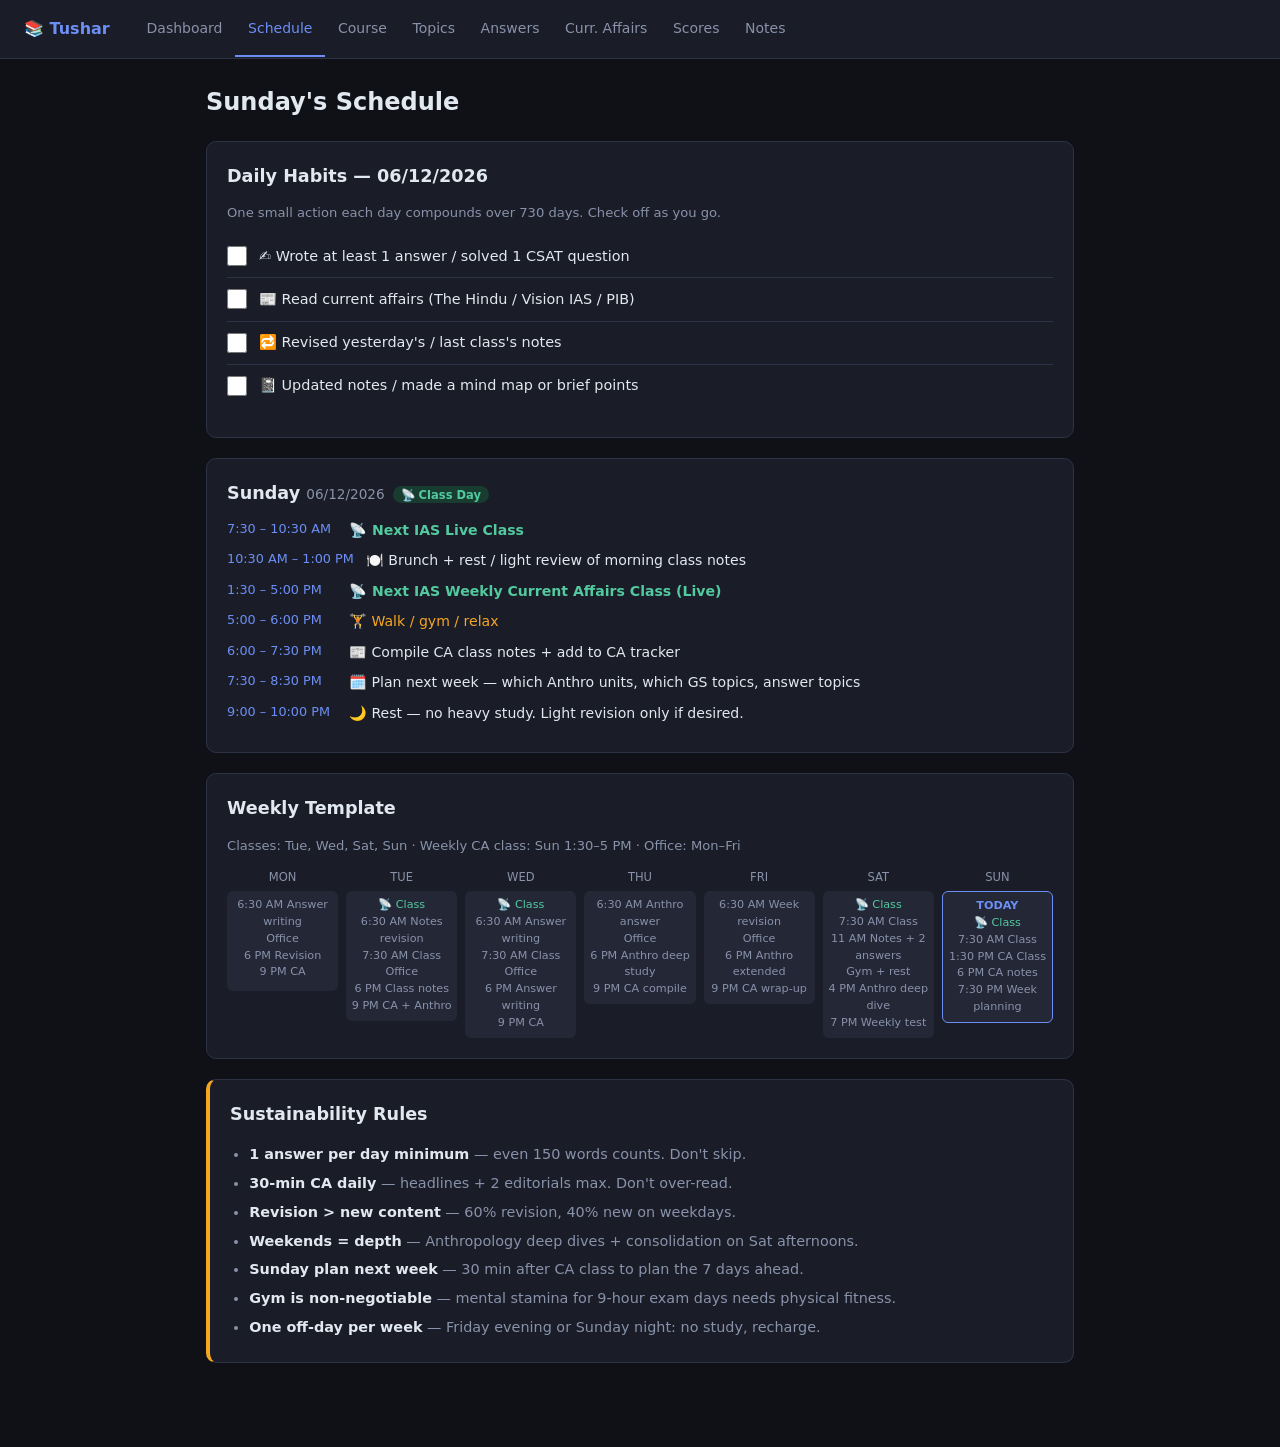
==== schedule.html @ 71a7b8cc "Initial commit: UPSC progress tracker with PWA support" ====
<!DOCTYPE html>
<html lang="en">
<head>
  <meta charset="UTF-8">
  <meta name="viewport" content="width=device-width, initial-scale=1.0">
  <meta name="apple-mobile-web-app-capable" content="yes">
  <meta name="apple-mobile-web-app-status-bar-style" content="black-translucent">
  <meta name="apple-mobile-web-app-title" content="UPSC">
  <meta name="theme-color" content="#0f1117">
  <link rel="manifest" href="manifest.json">
  <title>Schedule — Tushar Progress</title>
  <link rel="stylesheet" href="css/style.css">
  <style>
    .day-card { border-radius: var(--radius); padding: 1rem 1.25rem; margin-bottom: 0.75rem; border-left: 4px solid var(--border); background: var(--surface); }
    .day-card.today { border-left-color: var(--accent); background: #1a1f35; }
    .day-card.class-day { border-left-color: var(--accent2); }
    .day-name { font-weight: 700; font-size: 1rem; margin-bottom: 0.5rem; }
    .day-tag { font-size: 0.72rem; padding: 0.1rem 0.5rem; border-radius: 99px; margin-left: 0.5rem; }
    .tag-class { background: #183d30; color: var(--accent2); }
    .tag-office { background: #1d2550; color: #7b9ef5; }
    .tag-free { background: #3d2e10; color: var(--accent3); }
    .slot { display: flex; gap: 0.75rem; align-items: flex-start; margin-bottom: 0.5rem; font-size: 0.88rem; }
    .slot-time { color: var(--accent); font-variant-numeric: tabular-nums; white-space: nowrap; min-width: 110px; font-size: 0.8rem; }
    .slot-task { color: var(--text); }
    .slot-class { color: var(--accent2); font-weight: 600; }
    .slot-office { color: #7b9ef5; }
    .slot-gym { color: var(--accent3); }
    .habit-row { display: flex; align-items: center; gap: 0.75rem; padding: 0.6rem 0; border-bottom: 1px solid var(--border); font-size: 0.9rem; }
    .habit-row:last-child { border-bottom: none; }
    .habit-check { width: 20px; height: 20px; accent-color: var(--accent2); cursor: pointer; flex-shrink: 0; }
    .habit-row.done span { text-decoration: line-through; color: var(--text-muted); }
    .week-grid { display: grid; grid-template-columns: repeat(7, 1fr); gap: 0.5rem; margin-top: 0.75rem; }
    .week-col { text-align: center; }
    .week-day-name { font-size: 0.72rem; color: var(--text-muted); margin-bottom: 0.3rem; text-transform: uppercase; }
    .week-day-box { background: var(--surface2); border-radius: 6px; padding: 0.4rem 0.2rem; min-height: 100px; font-size: 0.7rem; color: var(--text-muted); line-height: 1.5; }
    .week-day-box.today-col { border: 1px solid var(--accent); }
    @media (max-width: 600px) {
      .week-grid { grid-template-columns: 1fr; gap: 0.4rem; }
      .week-col { display: flex; gap: 0.5rem; align-items: flex-start; }
      .week-day-name { min-width: 30px; padding-top: 0.4rem; }
      .week-day-box { flex: 1; min-height: unset; text-align: left; padding: 0.4rem 0.6rem; }
    }
  </style>
</head>
<body>
  <nav>
    <span class="nav-brand">📚 Tushar</span>
    <a href="index.html">Dashboard</a>
    <a href="schedule.html" class="active">Schedule</a>
    <a href="course.html">Course</a>
    <a href="topics.html">Topics</a>
    <a href="answers.html">Answers</a>
    <a href="current-affairs.html">Curr. Affairs</a>
    <a href="scores.html">Scores</a>
    <a href="notes.html">Notes</a>
  </nav>

  <main>
    <h1 id="pageTitle">Today's Schedule</h1>

    <!-- Today's Habits -->
    <div class="card">
      <h2>Daily Habits — <span id="todayHabitLabel"></span></h2>
      <p style="font-size:0.82rem;color:var(--text-muted);margin-bottom:0.75rem">
        One small action each day compounds over 730 days. Check off as you go.
      </p>
      <div id="habitsList">
        <div class="habit-row" id="hr_answer">
          <input type="checkbox" class="habit-check" id="h_answer" onchange="saveHabit('answer_written', this.checked)">
          <span>✍️ Wrote at least 1 answer / solved 1 CSAT question</span>
        </div>
        <div class="habit-row" id="hr_ca">
          <input type="checkbox" class="habit-check" id="h_ca" onchange="saveHabit('ca_read', this.checked)">
          <span>📰 Read current affairs (The Hindu / Vision IAS / PIB)</span>
        </div>
        <div class="habit-row" id="hr_revision">
          <input type="checkbox" class="habit-check" id="h_revision" onchange="saveHabit('class_revised', this.checked)">
          <span>🔁 Revised yesterday's / last class's notes</span>
        </div>
        <div class="habit-row" id="hr_notes">
          <input type="checkbox" class="habit-check" id="h_notes" onchange="saveHabit('notes_updated', this.checked)">
          <span>📓 Updated notes / made a mind map or brief points</span>
        </div>
      </div>
      <p id="habitMsg" style="margin-top:0.6rem;font-size:0.85rem;color:var(--accent2);"></p>
    </div>

    <!-- Today's Schedule Card -->
    <div class="card" id="todayCard"></div>

    <!-- Weekly Schedule -->
    <div class="card">
      <h2>Weekly Template</h2>
      <p style="font-size:0.82rem;color:var(--text-muted);margin-bottom:0.75rem">
        Classes: Tue, Wed, Sat, Sun · Weekly CA class: Sun 1:30–5 PM · Office: Mon–Fri
      </p>
      <div class="week-grid" id="weekGrid"></div>
    </div>

    <!-- Sustainable tips -->
    <div class="card" style="border-left:4px solid var(--accent3)">
      <h2>Sustainability Rules</h2>
      <ul style="padding-left:1.2rem;line-height:2;font-size:0.9rem;color:var(--text-muted)">
        <li><strong style="color:var(--text)">1 answer per day minimum</strong> — even 150 words counts. Don't skip.</li>
        <li><strong style="color:var(--text)">30-min CA daily</strong> — headlines + 2 editorials max. Don't over-read.</li>
        <li><strong style="color:var(--text)">Revision > new content</strong> — 60% revision, 40% new on weekdays.</li>
        <li><strong style="color:var(--text)">Weekends = depth</strong> — Anthropology deep dives + consolidation on Sat afternoons.</li>
        <li><strong style="color:var(--text)">Sunday plan next week</strong> — 30 min after CA class to plan the 7 days ahead.</li>
        <li><strong style="color:var(--text)">Gym is non-negotiable</strong> — mental stamina for 9-hour exam days needs physical fitness.</li>
        <li><strong style="color:var(--text)">One off-day per week</strong> — Friday evening or Sunday night: no study, recharge.</li>
      </ul>
    </div>
  </main>

  <script src="js/storage.js"></script>
  <script>
    const today = todayISO();
    const dayName = getDayName(today);

    document.getElementById('pageTitle').textContent = dayName + "'s Schedule";
    document.getElementById('todayHabitLabel').textContent = formatDate(today);

    // ── Habits ────────────────────────────────────────────────────────────────

    const habitMap = {
      answer_written: 'h_answer',
      ca_read: 'h_ca',
      class_revised: 'h_revision',
      notes_updated: 'h_notes',
    };

    function loadHabits() {
      const h = getHabitsForDate(today);
      Object.entries(habitMap).forEach(([key, elId]) => {
        const chk = document.getElementById(elId);
        if (chk) {
          chk.checked = !!h[key];
          const row = chk.closest('.habit-row');
          if (row) row.classList.toggle('done', !!h[key]);
        }
      });
      updateHabitMsg();
    }

    function saveHabit(key, val) {
      const h = getHabitsForDate(today);
      h[key] = val;
      saveHabitsForDate(today, h);
      const row = document.getElementById('h_' + key.split('_')[0])?.closest('.habit-row')
               || document.getElementById(habitMap[key])?.closest('.habit-row');
      if (row) row.classList.toggle('done', val);
      updateHabitMsg();
    }

    function updateHabitMsg() {
      const h = getHabitsForDate(today);
      const done = Object.values(habitMap).filter(id => {
        const key = Object.entries(habitMap).find(([k, v]) => v === id)?.[0];
        return key && h[key];
      }).length;
      const msgs = ['', 'Good start! 🌱', 'Halfway there! 💪', 'Almost complete! 🔥', 'Perfect day! 🏆'];
      document.getElementById('habitMsg').textContent = done > 0 ? msgs[done] : '';
    }

    loadHabits();

    // ── Daily schedule ────────────────────────────────────────────────────────

    const schedules = {
      Monday: {
        tags: ['office'],
        slots: [
          { time: '6:30 – 7:20 AM', task: '✍️ Answer writing — 1 UPSC Mains question (GS or Anthropology)', cls: '' },
          { time: '7:20 – 7:30 AM', task: 'Quick CA headlines scan', cls: '' },
          { time: '10:30 AM – 6 PM', task: '🏢 Office — Adobe', cls: 'slot-office' },
          { time: '6:00 – 7:30 PM', task: '📖 Self-study: Revise last class topic OR Anthropology Paper I/II', cls: '' },
          { time: '7:30 – 9:00 PM', task: '🏋️ Gym (if gym day) / rest + dinner', cls: 'slot-gym' },
          { time: '9:00 – 10:30 PM', task: '📰 Current Affairs — The Hindu editorial + PIB summary + make notes', cls: '' },
          { time: '10:30 – 11 PM', task: '📝 Log today on dashboard. Plan tomorrow morning\'s answer topic.', cls: '' },
        ]
      },
      Tuesday: {
        tags: ['class', 'office'],
        slots: [
          { time: '6:30 – 7:20 AM', task: '🔁 Quick revision — yesterday\'s class notes or pending flashcards', cls: '' },
          { time: '7:30 – 10:30 AM', task: '📡 Next IAS Live Class (Aptitude / current module)', cls: 'slot-class' },
          { time: '10:30 AM – 6 PM', task: '🏢 Office — Adobe', cls: 'slot-office' },
          { time: '6:00 – 7:00 PM', task: '📝 Revise today\'s class notes — within 6 hrs for best retention', cls: '' },
          { time: '7:00 – 8:30 PM', task: '🏋️ Gym (if gym day) / dinner', cls: 'slot-gym' },
          { time: '9:00 – 10:30 PM', task: '📰 Current Affairs + Anthropology reading (15 pages)', cls: '' },
        ]
      },
      Wednesday: {
        tags: ['class', 'office'],
        slots: [
          { time: '6:30 – 7:20 AM', task: '🔁 Revise Tuesday\'s class + answer writing — 1 question from class topic', cls: '' },
          { time: '7:30 – 10:30 AM', task: '📡 Next IAS Live Class', cls: 'slot-class' },
          { time: '10:30 AM – 6 PM', task: '🏢 Office — Adobe', cls: 'slot-office' },
          { time: '6:00 – 7:30 PM', task: '✍️ Answer writing — 1 question linking class topics (GS or Anthro)', cls: '' },
          { time: '7:30 – 9:00 PM', task: '🏋️ Gym (if gym day) / dinner', cls: 'slot-gym' },
          { time: '9:00 – 10:30 PM', task: '📰 CA + Anthropology reading (Paper II tribal sections)', cls: '' },
        ]
      },
      Thursday: {
        tags: ['office'],
        slots: [
          { time: '6:30 – 7:20 AM', task: '✍️ Answer writing — 1 Anthropology question (Paper I theory)', cls: '' },
          { time: '10:30 AM – 6 PM', task: '🏢 Office — Adobe', cls: 'slot-office' },
          { time: '6:00 – 7:30 PM', task: '📖 Deep study — Anthropology Paper I (theories / kinship / religion)', cls: '' },
          { time: '7:30 – 9:00 PM', task: '🏋️ Gym (if gym day) / dinner', cls: 'slot-gym' },
          { time: '9:00 – 10:30 PM', task: '📰 CA: compile weekly current affairs notes + Weekly CA prep for Sunday', cls: '' },
        ]
      },
      Friday: {
        tags: ['office'],
        slots: [
          { time: '6:30 – 7:20 AM', task: '🔁 Weekly revision consolidation — skim all notes from Mon–Thu', cls: '' },
          { time: '10:30 AM – 6 PM', task: '🏢 Office — Adobe', cls: 'slot-office' },
          { time: '6:00 – 8:00 PM', task: '📖 Anthropology extended session (Paper II — Indian context / tribal issues)', cls: '' },
          { time: '8:00 – 9:00 PM', task: '🏋️ Gym / dinner / personal time 🌙 (light evening — recharge)', cls: 'slot-gym' },
          { time: '9:00 – 10:00 PM', task: '📰 CA wrap-up for the week + prepare Sunday CA class material', cls: '' },
        ]
      },
      Saturday: {
        tags: ['class'],
        slots: [
          { time: '6:30 – 7:15 AM', task: '🔁 Light warm-up — revise last 2 classes, skim notes', cls: '' },
          { time: '7:30 – 10:30 AM', task: '📡 Next IAS Live Class', cls: 'slot-class' },
          { time: '10:30 AM – 1:30 PM', task: '📝 Consolidate today\'s class notes + write 2 answers (class topics)', cls: '' },
          { time: '1:30 – 4:00 PM', task: '🏋️ Gym + lunch + rest (mandatory recovery)', cls: 'slot-gym' },
          { time: '4:00 – 6:00 PM', task: '📖 Anthropology deep dive — pick 1 unit, read thoroughly', cls: '' },
          { time: '7:00 – 9:00 PM', task: '📝 Weekly self-test — attempt 10 MCQs on week\'s topics (Prelims practice)', cls: '' },
          { time: '9:00 – 10:00 PM', task: '🗓️ Plan Sunday + upcoming week structure', cls: '' },
        ]
      },
      Sunday: {
        tags: ['class'],
        slots: [
          { time: '7:30 – 10:30 AM', task: '📡 Next IAS Live Class', cls: 'slot-class' },
          { time: '10:30 AM – 1:00 PM', task: '🍽️ Brunch + rest / light review of morning class notes', cls: '' },
          { time: '1:30 – 5:00 PM', task: '📡 Next IAS Weekly Current Affairs Class (Live)', cls: 'slot-class' },
          { time: '5:00 – 6:00 PM', task: '🏋️ Walk / gym / relax', cls: 'slot-gym' },
          { time: '6:00 – 7:30 PM', task: '📰 Compile CA class notes + add to CA tracker', cls: '' },
          { time: '7:30 – 8:30 PM', task: '🗓️ Plan next week — which Anthro units, which GS topics, answer topics', cls: '' },
          { time: '9:00 – 10:00 PM', task: '🌙 Rest — no heavy study. Light revision only if desired.', cls: '' },
        ]
      },
    };

    function renderTodayCard() {
      const s = schedules[dayName];
      if (!s) return;
      const tagHTML = s.tags.map(t => {
        const labels = { class: '📡 Class Day', office: '🏢 Office Day', free: '🏖️ Free Day' };
        const cls2 = { class: 'tag-class', office: 'tag-office', free: 'tag-free' };
        return `<span class="day-tag ${cls2[t]}">${labels[t]}</span>`;
      }).join('');

      const slotsHTML = s.slots.map(sl =>
        `<div class="slot">
          <span class="slot-time">${sl.time}</span>
          <span class="slot-task ${sl.cls}">${sl.task}</span>
        </div>`
      ).join('');

      document.getElementById('todayCard').innerHTML = `
        <h2>${dayName} <span style="font-size:0.85rem;font-weight:400;color:var(--text-muted)">${formatDate(today)}</span>${tagHTML}</h2>
        ${slotsHTML}`;
    }

    // ── Weekly grid ───────────────────────────────────────────────────────────

    const weekSummaries = {
      Monday:    ['6:30 AM Answer writing', 'Office', '6 PM Revision', '9 PM CA'],
      Tuesday:   ['6:30 AM Notes revision', '7:30 AM Class', 'Office', '6 PM Class notes', '9 PM CA + Anthro'],
      Wednesday: ['6:30 AM Answer writing', '7:30 AM Class', 'Office', '6 PM Answer writing', '9 PM CA'],
      Thursday:  ['6:30 AM Anthro answer', 'Office', '6 PM Anthro deep study', '9 PM CA compile'],
      Friday:    ['6:30 AM Week revision', 'Office', '6 PM Anthro extended', '9 PM CA wrap-up'],
      Saturday:  ['7:30 AM Class', '11 AM Notes + 2 answers', 'Gym + rest', '4 PM Anthro deep dive', '7 PM Weekly test'],
      Sunday:    ['7:30 AM Class', '1:30 PM CA Class', '6 PM CA notes', '7:30 PM Week planning'],
    };

    const dayOrder = ['Monday', 'Tuesday', 'Wednesday', 'Thursday', 'Friday', 'Saturday', 'Sunday'];
    const dayAbbr = ['Mon', 'Tue', 'Wed', 'Thu', 'Fri', 'Sat', 'Sun'];

    function renderWeekGrid() {
      const grid = document.getElementById('weekGrid');
      grid.innerHTML = dayOrder.map((day, i) => {
        const isToday = day === dayName;
        const tags = schedules[day]?.tags || [];
        const classDay = tags.includes('class');
        return `<div class="week-col">
          <div class="week-day-name">${dayAbbr[i]}</div>
          <div class="week-day-box ${isToday ? 'today-col' : ''}">
            ${isToday ? '<strong style="color:var(--accent)">TODAY</strong><br>' : ''}
            ${classDay ? '<span style="color:var(--accent2)">📡 Class</span><br>' : ''}
            ${weekSummaries[day].map(s => `<span>${s}</span>`).join('<br>')}
          </div>
        </div>`;
      }).join('');
    }

    renderTodayCard();
    renderWeekGrid();
  </script>
  <script>if('serviceWorker'in navigator)navigator.serviceWorker.register('./sw.js');</script>
</body>
</html>
---- css/style.css ----
:root {
  --bg: #0f1117;
  --surface: #1a1d27;
  --surface2: #242736;
  --border: #2e3247;
  --accent: #6c8ef5;
  --accent2: #52c99e;
  --accent3: #f5a623;
  --danger: #e05c5c;
  --text: #e2e8f0;
  --text-muted: #8892aa;
  --radius: 10px;
  --font: 'Inter', system-ui, sans-serif;
}

* { box-sizing: border-box; margin: 0; padding: 0; }

body {
  background: var(--bg);
  color: var(--text);
  font-family: var(--font);
  font-size: 15px;
  line-height: 1.6;
  min-height: 100vh;
}

/* ── Nav ── */
nav {
  background: var(--surface);
  border-bottom: 1px solid var(--border);
  padding: 0 1.5rem;
  position: sticky;
  top: 0;
  z-index: 100;
  display: flex;
  align-items: center;
  gap: 0;
  overflow-x: auto;
  scrollbar-width: none;
}
nav::-webkit-scrollbar { display: none; }

.nav-brand {
  font-weight: 700;
  font-size: 1rem;
  color: var(--accent);
  white-space: nowrap;
  margin-right: 1.5rem;
  padding: 1rem 0;
  flex-shrink: 0;
}

nav a {
  color: var(--text-muted);
  text-decoration: none;
  padding: 1rem 0.8rem;
  font-size: 0.875rem;
  white-space: nowrap;
  border-bottom: 2px solid transparent;
  transition: color 0.15s, border-color 0.15s;
  flex-shrink: 0;
}
nav a:hover { color: var(--text); }
nav a.active { color: var(--accent); border-bottom-color: var(--accent); }

/* ── Layout ── */
main {
  max-width: 900px;
  margin: 0 auto;
  padding: 1.5rem 1rem 4rem;
}

h1 { font-size: 1.5rem; font-weight: 700; margin-bottom: 1.25rem; }
h2 { font-size: 1.1rem; font-weight: 600; margin-bottom: 0.75rem; color: var(--text); }
h3 { font-size: 0.95rem; font-weight: 600; margin-bottom: 0.5rem; color: var(--text-muted); text-transform: uppercase; letter-spacing: 0.05em; }

/* ── Cards ── */
.card {
  background: var(--surface);
  border: 1px solid var(--border);
  border-radius: var(--radius);
  padding: 1.25rem;
  margin-bottom: 1.25rem;
}

.card-grid {
  display: grid;
  grid-template-columns: repeat(auto-fit, minmax(160px, 1fr));
  gap: 1rem;
  margin-bottom: 1.25rem;
}

.stat-card {
  background: var(--surface);
  border: 1px solid var(--border);
  border-radius: var(--radius);
  padding: 1rem 1.25rem;
  text-align: center;
}
.stat-card .value {
  font-size: 2rem;
  font-weight: 700;
  color: var(--accent);
  line-height: 1.2;
}
.stat-card .label {
  font-size: 0.8rem;
  color: var(--text-muted);
  margin-top: 0.25rem;
}

/* ── Forms ── */
.form-row {
  display: grid;
  grid-template-columns: repeat(auto-fit, minmax(140px, 1fr));
  gap: 0.75rem;
  margin-bottom: 0.75rem;
}

label {
  display: block;
  font-size: 0.8rem;
  color: var(--text-muted);
  margin-bottom: 0.3rem;
}

input, select, textarea {
  width: 100%;
  background: var(--bg);
  border: 1px solid var(--border);
  border-radius: 6px;
  color: var(--text);
  font-family: var(--font);
  font-size: 0.9rem;
  padding: 0.5rem 0.75rem;
  transition: border-color 0.15s;
}
input:focus, select:focus, textarea:focus {
  outline: none;
  border-color: var(--accent);
}
textarea { resize: vertical; min-height: 70px; }

.btn {
  background: var(--accent);
  color: #fff;
  border: none;
  border-radius: 6px;
  padding: 0.5rem 1.25rem;
  font-size: 0.875rem;
  font-weight: 600;
  cursor: pointer;
  transition: opacity 0.15s;
}
.btn:hover { opacity: 0.85; }
.btn-sm { padding: 0.3rem 0.75rem; font-size: 0.8rem; }
.btn-danger { background: var(--danger); }
.btn-success { background: var(--accent2); color: #111; }
.btn-outline {
  background: transparent;
  color: var(--accent);
  border: 1px solid var(--accent);
}
.btn-outline:hover { background: var(--accent); color: #fff; }

/* ── Tables ── */
.table-wrap { overflow-x: auto; }
table { width: 100%; border-collapse: collapse; font-size: 0.875rem; }
th {
  text-align: left;
  padding: 0.6rem 0.75rem;
  color: var(--text-muted);
  font-size: 0.78rem;
  text-transform: uppercase;
  letter-spacing: 0.05em;
  border-bottom: 1px solid var(--border);
}
td { padding: 0.65rem 0.75rem; border-bottom: 1px solid var(--border); vertical-align: top; }
tr:last-child td { border-bottom: none; }
tr:hover td { background: var(--surface2); }

/* ── Badges ── */
.badge {
  display: inline-block;
  padding: 0.15rem 0.6rem;
  border-radius: 999px;
  font-size: 0.72rem;
  font-weight: 600;
}
.badge-blue { background: #1d3461; color: var(--accent); }
.badge-green { background: #183d30; color: var(--accent2); }
.badge-orange { background: #3d2e10; color: var(--accent3); }
.badge-red { background: #3d1818; color: var(--danger); }

/* ── Checklist ── */
.checklist { list-style: none; }
.checklist li {
  display: flex;
  align-items: flex-start;
  gap: 0.6rem;
  padding: 0.4rem 0;
  border-bottom: 1px solid var(--border);
  font-size: 0.9rem;
}
.checklist li:last-child { border-bottom: none; }
.checklist input[type="checkbox"] {
  width: 16px;
  height: 16px;
  flex-shrink: 0;
  margin-top: 3px;
  accent-color: var(--accent);
  cursor: pointer;
}
.checklist li.done span { text-decoration: line-through; color: var(--text-muted); }

.unit-header {
  font-weight: 600;
  font-size: 0.95rem;
  color: var(--accent);
  padding: 0.75rem 0 0.35rem;
  cursor: pointer;
  display: flex;
  align-items: center;
  justify-content: space-between;
}
.unit-header:hover { color: var(--text); }
.unit-body { padding-left: 0.5rem; }
.unit-body.collapsed { display: none; }

/* ── Progress bar ── */
.progress-wrap { margin: 0.4rem 0 0.8rem; }
.progress-bar {
  height: 6px;
  background: var(--border);
  border-radius: 99px;
  overflow: hidden;
}
.progress-bar-fill {
  height: 100%;
  background: var(--accent);
  border-radius: 99px;
  transition: width 0.3s;
}
.progress-label {
  font-size: 0.78rem;
  color: var(--text-muted);
  margin-top: 0.3rem;
}

/* ── Streak calendar ── */
.streak-grid {
  display: flex;
  flex-wrap: wrap;
  gap: 3px;
  margin-top: 0.5rem;
}
.streak-day {
  width: 14px;
  height: 14px;
  border-radius: 3px;
  background: var(--border);
}
.streak-day.has-log { background: var(--accent); }
.streak-day.today { outline: 2px solid var(--accent3); }

/* ── Chart container ── */
.chart-box {
  position: relative;
  height: 200px;
  margin-top: 0.5rem;
}

/* ── Filter bar ── */
.filter-bar {
  display: flex;
  gap: 0.5rem;
  flex-wrap: wrap;
  margin-bottom: 1rem;
  align-items: center;
}
.filter-bar select, .filter-bar input {
  flex: 1;
  min-width: 120px;
  max-width: 200px;
}

/* ── Score badge ── */
.score-pill {
  display: inline-flex;
  align-items: center;
  justify-content: center;
  width: 36px;
  height: 36px;
  border-radius: 50%;
  font-weight: 700;
  font-size: 0.875rem;
  background: var(--surface2);
  color: var(--text);
}
.score-pill.high { background: #183d30; color: var(--accent2); }
.score-pill.mid { background: #3d2e10; color: var(--accent3); }
.score-pill.low { background: #3d1818; color: var(--danger); }

/* ── Empty state ── */
.empty {
  text-align: center;
  padding: 3rem 1rem;
  color: var(--text-muted);
  font-size: 0.9rem;
}
.empty .icon { font-size: 2rem; margin-bottom: 0.5rem; }

/* ── Responsive ── */
@media (max-width: 600px) {
  main { padding: 1rem 0.75rem 4rem; }
  h1 { font-size: 1.25rem; }
  .card { padding: 1rem; }
  .form-row { grid-template-columns: 1fr; }
  .stat-card .value { font-size: 1.6rem; }
}
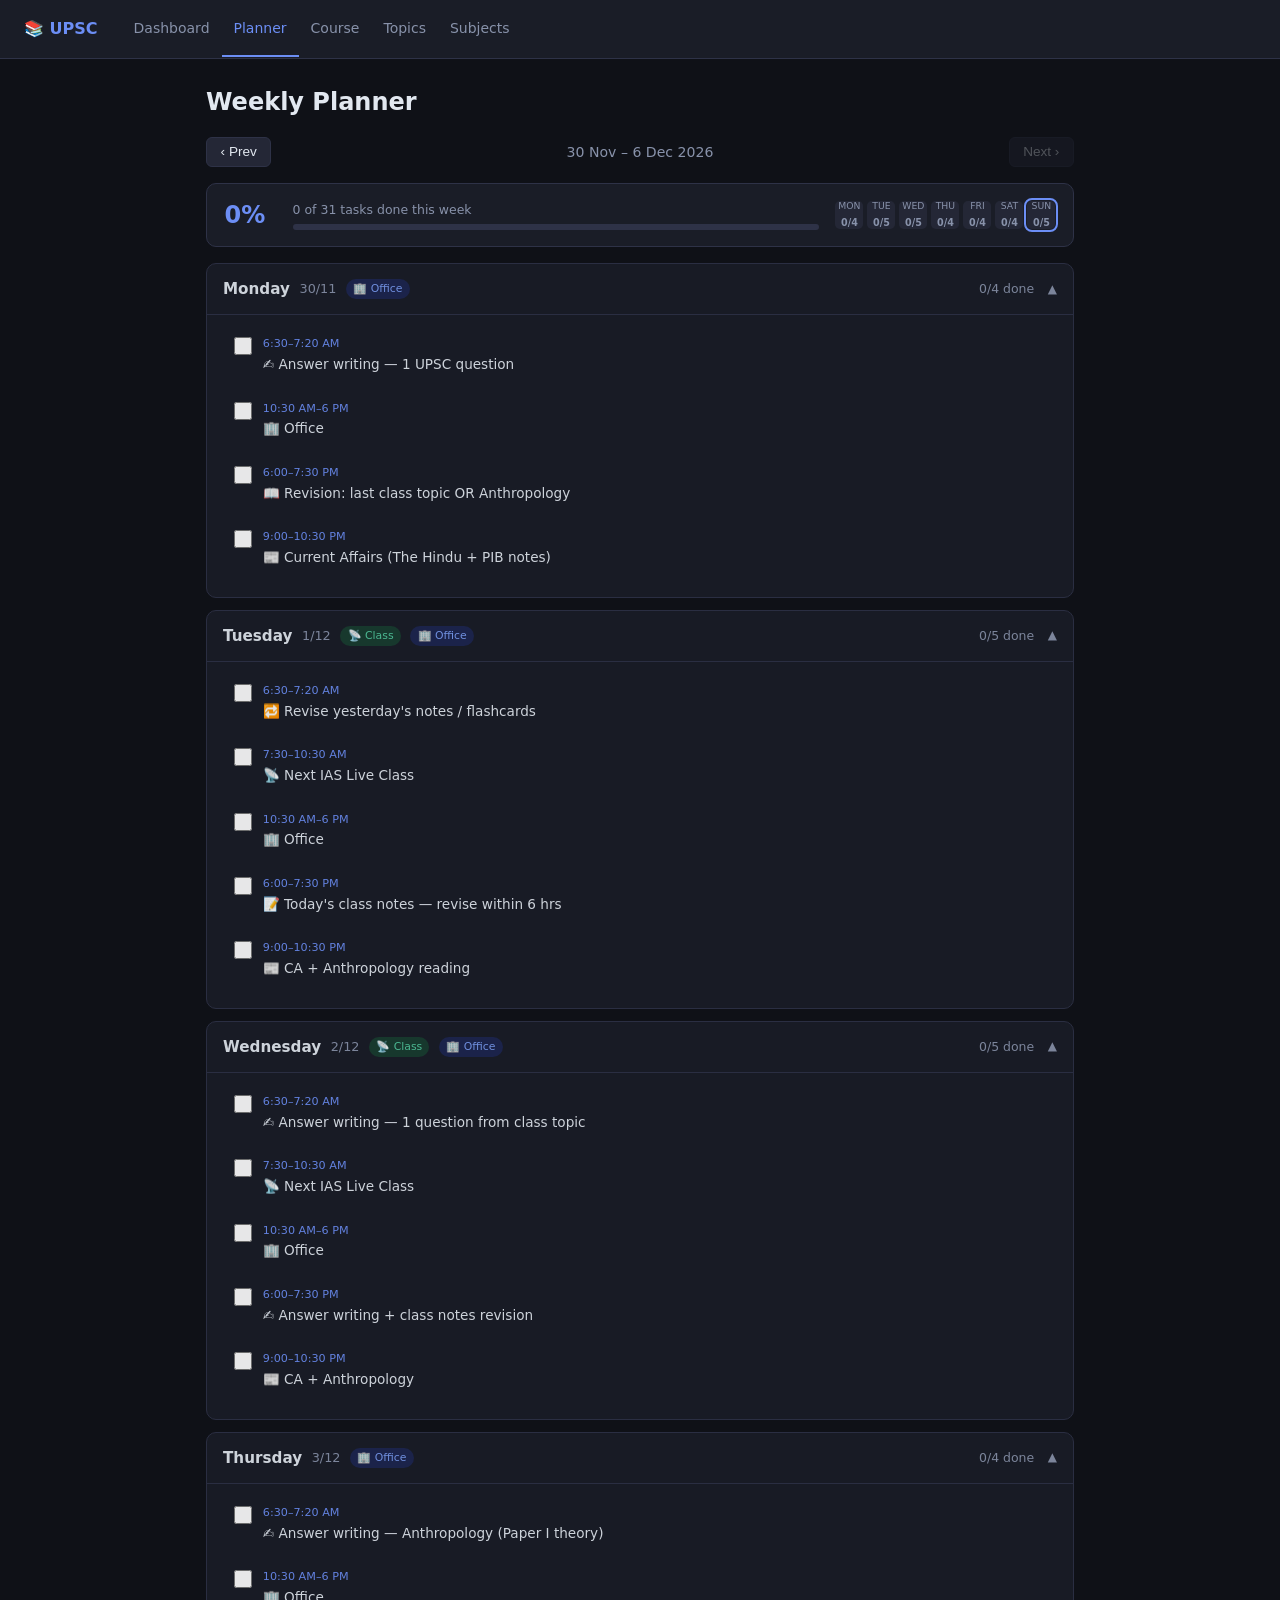
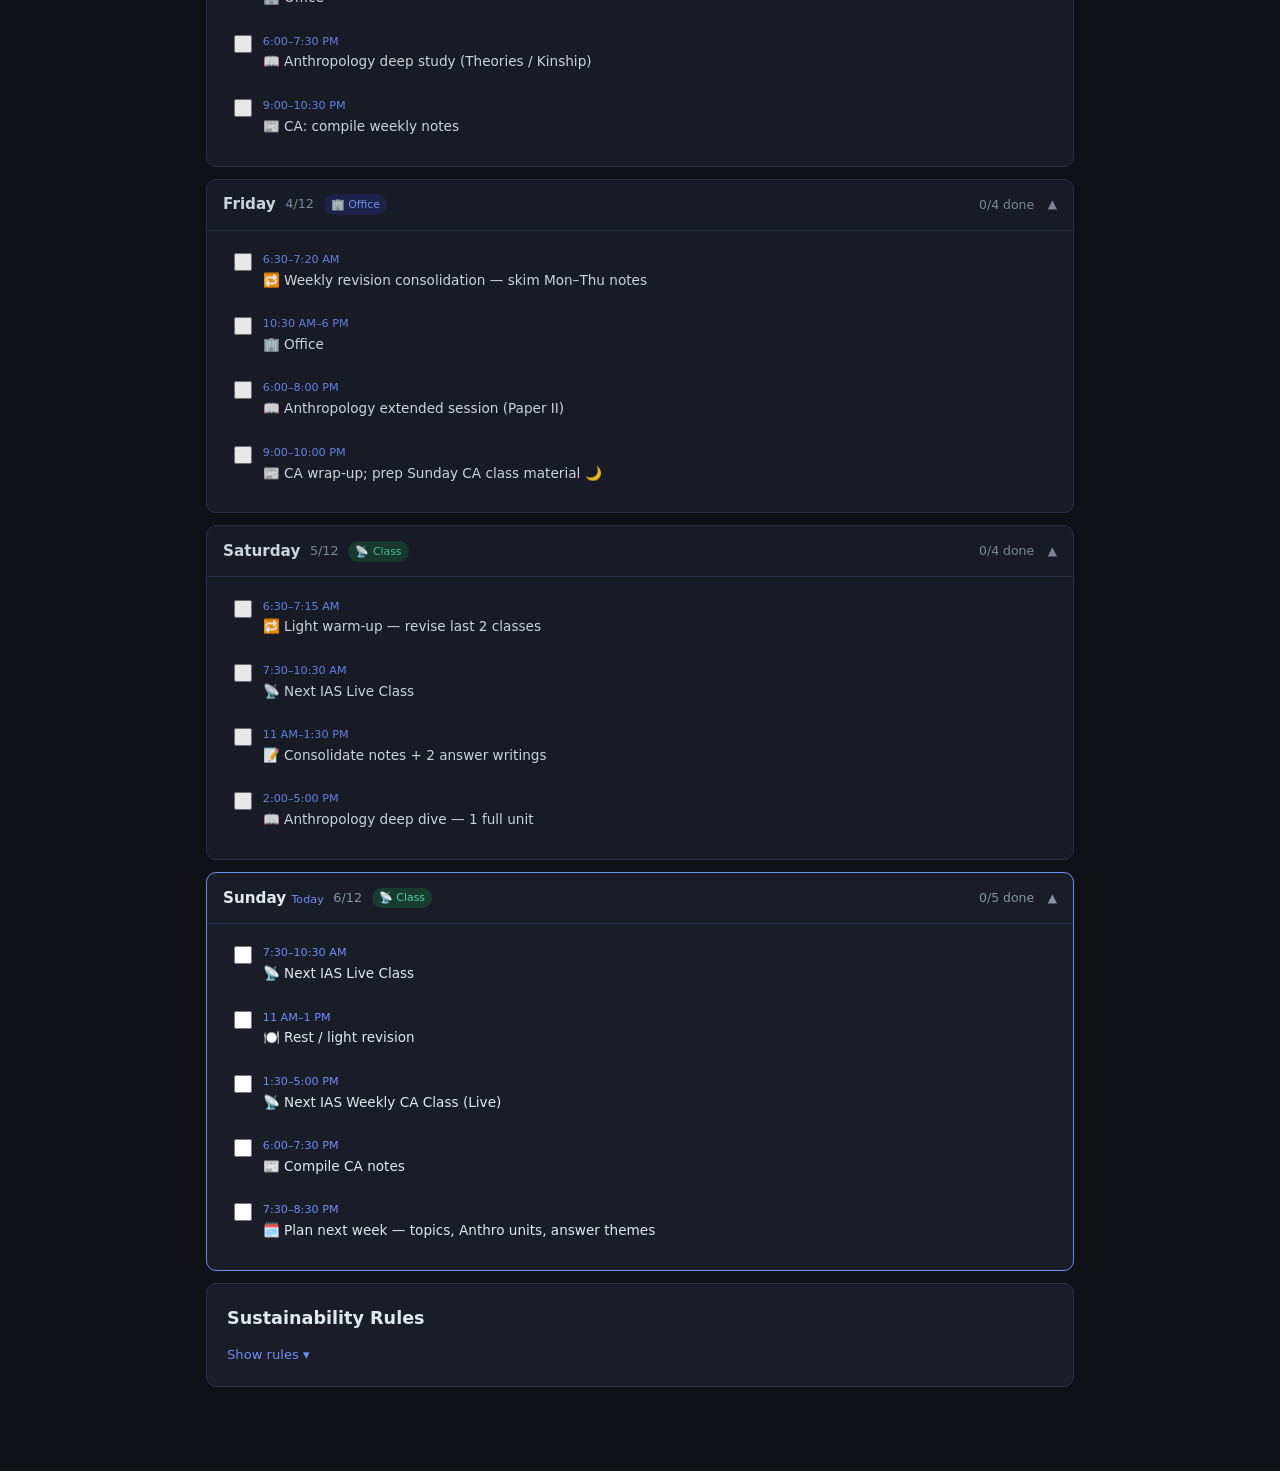
==== commit 3ae33f6e: "Overhaul dashboard, add Weekly Planner page, fix nav for mobile - Remove "Tushar" branding; app is n" ====
--- a/schedule.html
+++ b/schedule.html
@@ -8,105 +8,140 @@
   <meta name="apple-mobile-web-app-title" content="UPSC">
   <meta name="theme-color" content="#0f1117">
   <link rel="manifest" href="manifest.json">
-  <title>Schedule — Tushar Progress</title>
+  <title>Planner — UPSC Tracker</title>
   <link rel="stylesheet" href="css/style.css">
   <style>
-    .day-card { border-radius: var(--radius); padding: 1rem 1.25rem; margin-bottom: 0.75rem; border-left: 4px solid var(--border); background: var(--surface); }
-    .day-card.today { border-left-color: var(--accent); background: #1a1f35; }
-    .day-card.class-day { border-left-color: var(--accent2); }
-    .day-name { font-weight: 700; font-size: 1rem; margin-bottom: 0.5rem; }
-    .day-tag { font-size: 0.72rem; padding: 0.1rem 0.5rem; border-radius: 99px; margin-left: 0.5rem; }
-    .tag-class { background: #183d30; color: var(--accent2); }
-    .tag-office { background: #1d2550; color: #7b9ef5; }
-    .tag-free { background: #3d2e10; color: var(--accent3); }
-    .slot { display: flex; gap: 0.75rem; align-items: flex-start; margin-bottom: 0.5rem; font-size: 0.88rem; }
-    .slot-time { color: var(--accent); font-variant-numeric: tabular-nums; white-space: nowrap; min-width: 110px; font-size: 0.8rem; }
-    .slot-task { color: var(--text); }
-    .slot-class { color: var(--accent2); font-weight: 600; }
-    .slot-office { color: #7b9ef5; }
-    .slot-gym { color: var(--accent3); }
-    .habit-row { display: flex; align-items: center; gap: 0.75rem; padding: 0.6rem 0; border-bottom: 1px solid var(--border); font-size: 0.9rem; }
-    .habit-row:last-child { border-bottom: none; }
-    .habit-check { width: 20px; height: 20px; accent-color: var(--accent2); cursor: pointer; flex-shrink: 0; }
-    .habit-row.done span { text-decoration: line-through; color: var(--text-muted); }
-    .week-grid { display: grid; grid-template-columns: repeat(7, 1fr); gap: 0.5rem; margin-top: 0.75rem; }
-    .week-col { text-align: center; }
-    .week-day-name { font-size: 0.72rem; color: var(--text-muted); margin-bottom: 0.3rem; text-transform: uppercase; }
-    .week-day-box { background: var(--surface2); border-radius: 6px; padding: 0.4rem 0.2rem; min-height: 100px; font-size: 0.7rem; color: var(--text-muted); line-height: 1.5; }
-    .week-day-box.today-col { border: 1px solid var(--accent); }
-    @media (max-width: 600px) {
-      .week-grid { grid-template-columns: 1fr; gap: 0.4rem; }
-      .week-col { display: flex; gap: 0.5rem; align-items: flex-start; }
-      .week-day-name { min-width: 30px; padding-top: 0.4rem; }
-      .week-day-box { flex: 1; min-height: unset; text-align: left; padding: 0.4rem 0.6rem; }
+    /* ── Week nav ── */
+    .week-nav {
+      display: flex; align-items: center; justify-content: space-between;
+      gap: 0.5rem; margin-bottom: 1rem;
+    }
+    .week-nav button {
+      background: var(--surface2); border: 1px solid var(--border);
+      color: var(--text); border-radius: 6px; padding: 0.4rem 0.85rem;
+      font-size: 0.85rem; cursor: pointer; transition: border-color 0.15s;
+    }
+    .week-nav button:hover { border-color: var(--accent); }
+    .week-nav button:disabled { opacity: 0.3; cursor: default; }
+    .week-label { font-size: 0.88rem; color: var(--text-muted); text-align: center; flex: 1; }
+
+    /* ── Week summary bar ── */
+    .week-summary {
+      display: flex; align-items: center; gap: 1rem;
+      padding: 0.75rem 1.1rem; margin-bottom: 1rem;
+      flex-wrap: wrap;
+    }
+    .ws-pct { font-size: 1.5rem; font-weight: 800; color: var(--accent); min-width: 52px; }
+    .ws-detail { flex: 1; }
+    .ws-label { font-size: 0.78rem; color: var(--text-muted); margin-bottom: 4px; }
+    .ws-bar-track { height: 6px; background: var(--border); border-radius: 99px; overflow: hidden; }
+    .ws-bar-fill { height: 100%; border-radius: 99px; background: var(--accent2); transition: width 0.4s; }
+    .ws-days { display: flex; gap: 4px; flex-wrap: wrap; }
+    .ws-day-dot {
+      width: 28px; height: 28px; border-radius: 5px; font-size: 0.65rem;
+      display: flex; flex-direction: column; align-items: center; justify-content: center;
+      cursor: pointer; border: 1px solid transparent; gap: 1px;
+    }
+    .ws-day-dot.full { background: var(--accent2); color: #111; }
+    .ws-day-dot.partial { background: #3d2e10; color: var(--accent3); }
+    .ws-day-dot.none { background: var(--surface2); color: var(--text-muted); }
+    .ws-day-dot.future { background: var(--surface); border-color: var(--border); color: var(--text-muted); }
+    .ws-day-dot.is-today { outline: 2px solid var(--accent); outline-offset: 1px; }
+    .ws-dot-name { font-size: 0.58rem; text-transform: uppercase; }
+    .ws-dot-val { font-size: 0.6rem; font-weight: 700; }
+
+    /* ── Day cards ── */
+    .day-card {
+      border-radius: var(--radius); background: var(--surface);
+      border: 1px solid var(--border); margin-bottom: 0.75rem; overflow: hidden;
+    }
+    .day-card.is-today { border-color: var(--accent); }
+    .day-card.is-past { opacity: 0.9; }
+    .day-card.is-future { opacity: 0.8; }
+    .day-card-header {
+      display: flex; align-items: center; gap: 0.6rem; flex-wrap: wrap;
+      padding: 0.8rem 1rem; cursor: pointer; user-select: none;
+      border-bottom: 1px solid var(--border);
+    }
+    .day-card.expanded .day-card-header { border-bottom-color: var(--border); }
+    .day-card:not(.expanded) .day-card-header { border-bottom: none; }
+    .dch-name { font-weight: 700; font-size: 0.95rem; }
+    .dch-date { font-size: 0.8rem; color: var(--text-muted); }
+    .dch-badge { font-size: 0.68rem; padding: 0.1rem 0.45rem; border-radius: 99px; }
+    .badge-class { background: #183d30; color: var(--accent2); }
+    .badge-office { background: #1d2550; color: #7b9ef5; }
+    .dch-progress { margin-left: auto; font-size: 0.78rem; color: var(--text-muted); white-space: nowrap; }
+    .dch-progress.all-done { color: var(--accent2); font-weight: 700; }
+    .dch-progress.some-done { color: var(--accent3); }
+    .dch-toggle { font-size: 0.75rem; color: var(--text-muted); margin-left: 0.25rem; }
+    .day-card-body { padding: 0.7rem 1rem 0.85rem; }
+    .day-card:not(.expanded) .day-card-body { display: none; }
+
+    /* ── Task rows ── */
+    .pt-row {
+      display: flex; align-items: flex-start; gap: 0.7rem;
+      padding: 0.5rem 0.6rem; border-radius: 7px; margin-bottom: 0.35rem;
+      cursor: pointer; transition: background 0.12s;
+      border: 1px solid transparent;
+    }
+    .pt-row:hover { background: var(--surface2); }
+    .pt-row.done { background: #152b22; border-color: #2d6b50; }
+    .pt-row.done .pt-task { text-decoration: line-through; color: var(--text-muted); }
+    .pt-row.done .pt-time { color: #2d6b50; }
+    .pt-row.future-task { opacity: 0.65; }
+    .pt-check { width: 18px; height: 18px; flex-shrink: 0; margin-top: 2px; accent-color: var(--accent2); cursor: pointer; }
+    .pt-meta { flex: 1; }
+    .pt-time { font-size: 0.7rem; color: var(--accent); margin-bottom: 1px; }
+    .pt-task { font-size: 0.85rem; }
+    .future-label { font-size: 0.72rem; color: var(--text-muted); font-style: italic; margin-top: 0.4rem; }
+
+    /* ── Rules card ── */
+    .rules-toggle { font-size: 0.82rem; color: var(--accent); cursor: pointer; margin-top: 0.5rem; display: inline-block; }
+    .rules-list { display: none; }
+    .rules-list.open { display: block; }
+
+    @media (max-width: 480px) {
+      .ws-days { gap: 3px; }
+      .ws-day-dot { width: 24px; height: 24px; }
     }
   </style>
 </head>
 <body>
   <nav>
-    <span class="nav-brand">📚 Tushar</span>
+    <span class="nav-brand">📚 UPSC</span>
     <a href="index.html">Dashboard</a>
-    <a href="schedule.html" class="active">Schedule</a>
+    <a href="schedule.html" class="active">Planner</a>
     <a href="course.html">Course</a>
     <a href="topics.html">Topics</a>
-    <a href="answers.html">Answers</a>
-    <a href="current-affairs.html">Curr. Affairs</a>
-    <a href="scores.html">Scores</a>
-    <a href="notes.html">Notes</a>
+    <a href="subjects.html">Subjects</a>
   </nav>
 
   <main>
-    <h1 id="pageTitle">Today's Schedule</h1>
-
-    <!-- Today's Habits -->
+    <h1 style="margin-bottom:1rem">Weekly Planner</h1>
+
+    <!-- Week navigation -->
+    <div class="week-nav">
+      <button onclick="changeWeek(-1)">‹ Prev</button>
+      <span class="week-label" id="weekLabel"></span>
+      <button onclick="changeWeek(1)" id="nextBtn">Next ›</button>
+    </div>
+
+    <!-- Week summary -->
+    <div class="card week-summary" id="weekSummary"></div>
+
+    <!-- Day cards -->
+    <div id="dayCards"></div>
+
+    <!-- Sustainability rules (collapsed by default) -->
     <div class="card">
-      <h2>Daily Habits — <span id="todayHabitLabel"></span></h2>
-      <p style="font-size:0.82rem;color:var(--text-muted);margin-bottom:0.75rem">
-        One small action each day compounds over 730 days. Check off as you go.
-      </p>
-      <div id="habitsList">
-        <div class="habit-row" id="hr_answer">
-          <input type="checkbox" class="habit-check" id="h_answer" onchange="saveHabit('answer_written', this.checked)">
-          <span>✍️ Wrote at least 1 answer / solved 1 CSAT question</span>
-        </div>
-        <div class="habit-row" id="hr_ca">
-          <input type="checkbox" class="habit-check" id="h_ca" onchange="saveHabit('ca_read', this.checked)">
-          <span>📰 Read current affairs (The Hindu / Vision IAS / PIB)</span>
-        </div>
-        <div class="habit-row" id="hr_revision">
-          <input type="checkbox" class="habit-check" id="h_revision" onchange="saveHabit('class_revised', this.checked)">
-          <span>🔁 Revised yesterday's / last class's notes</span>
-        </div>
-        <div class="habit-row" id="hr_notes">
-          <input type="checkbox" class="habit-check" id="h_notes" onchange="saveHabit('notes_updated', this.checked)">
-          <span>📓 Updated notes / made a mind map or brief points</span>
-        </div>
-      </div>
-      <p id="habitMsg" style="margin-top:0.6rem;font-size:0.85rem;color:var(--accent2);"></p>
-    </div>
-
-    <!-- Today's Schedule Card -->
-    <div class="card" id="todayCard"></div>
-
-    <!-- Weekly Schedule -->
-    <div class="card">
-      <h2>Weekly Template</h2>
-      <p style="font-size:0.82rem;color:var(--text-muted);margin-bottom:0.75rem">
-        Classes: Tue, Wed, Sat, Sun · Weekly CA class: Sun 1:30–5 PM · Office: Mon–Fri
-      </p>
-      <div class="week-grid" id="weekGrid"></div>
-    </div>
-
-    <!-- Sustainable tips -->
-    <div class="card" style="border-left:4px solid var(--accent3)">
-      <h2>Sustainability Rules</h2>
-      <ul style="padding-left:1.2rem;line-height:2;font-size:0.9rem;color:var(--text-muted)">
+      <h2 style="margin-bottom:0.25rem">Sustainability Rules</h2>
+      <span class="rules-toggle" onclick="toggleRules()">Show rules ▾</span>
+      <ul class="rules-list" id="rulesList" style="padding-left:1.2rem;line-height:2;font-size:0.88rem;color:var(--text-muted);margin-top:0.6rem">
         <li><strong style="color:var(--text)">1 answer per day minimum</strong> — even 150 words counts. Don't skip.</li>
         <li><strong style="color:var(--text)">30-min CA daily</strong> — headlines + 2 editorials max. Don't over-read.</li>
-        <li><strong style="color:var(--text)">Revision > new content</strong> — 60% revision, 40% new on weekdays.</li>
+        <li><strong style="color:var(--text)">Revision &gt; new content</strong> — 60% revision, 40% new on weekdays.</li>
         <li><strong style="color:var(--text)">Weekends = depth</strong> — Anthropology deep dives + consolidation on Sat afternoons.</li>
         <li><strong style="color:var(--text)">Sunday plan next week</strong> — 30 min after CA class to plan the 7 days ahead.</li>
-        <li><strong style="color:var(--text)">Gym is non-negotiable</strong> — mental stamina for 9-hour exam days needs physical fitness.</li>
         <li><strong style="color:var(--text)">One off-day per week</strong> — Friday evening or Sunday night: no study, recharge.</li>
       </ul>
     </div>
@@ -114,194 +149,189 @@
 
   <script src="js/storage.js"></script>
   <script>
-    const today = todayISO();
-    const dayName = getDayName(today);
-
-    document.getElementById('pageTitle').textContent = dayName + "'s Schedule";
-    document.getElementById('todayHabitLabel').textContent = formatDate(today);
-
-    // ── Habits ────────────────────────────────────────────────────────────────
-
-    const habitMap = {
-      answer_written: 'h_answer',
-      ca_read: 'h_ca',
-      class_revised: 'h_revision',
-      notes_updated: 'h_notes',
+    // ── Schedule data (same slots tracked on Dashboard) ─────────────────────────
+    const schedules = {
+      Monday:    [['6:30–7:20 AM','✍️ Answer writing — 1 UPSC question'],['10:30 AM–6 PM','🏢 Office'],['6:00–7:30 PM','📖 Revision: last class topic OR Anthropology'],['9:00–10:30 PM','📰 Current Affairs (The Hindu + PIB notes)']],
+      Tuesday:   [['6:30–7:20 AM','🔁 Revise yesterday\'s notes / flashcards'],['7:30–10:30 AM','📡 Next IAS Live Class'],['10:30 AM–6 PM','🏢 Office'],['6:00–7:30 PM','📝 Today\'s class notes — revise within 6 hrs'],['9:00–10:30 PM','📰 CA + Anthropology reading']],
+      Wednesday: [['6:30–7:20 AM','✍️ Answer writing — 1 question from class topic'],['7:30–10:30 AM','📡 Next IAS Live Class'],['10:30 AM–6 PM','🏢 Office'],['6:00–7:30 PM','✍️ Answer writing + class notes revision'],['9:00–10:30 PM','📰 CA + Anthropology']],
+      Thursday:  [['6:30–7:20 AM','✍️ Answer writing — Anthropology (Paper I theory)'],['10:30 AM–6 PM','🏢 Office'],['6:00–7:30 PM','📖 Anthropology deep study (Theories / Kinship)'],['9:00–10:30 PM','📰 CA: compile weekly notes']],
+      Friday:    [['6:30–7:20 AM','🔁 Weekly revision consolidation — skim Mon–Thu notes'],['10:30 AM–6 PM','🏢 Office'],['6:00–8:00 PM','📖 Anthropology extended session (Paper II)'],['9:00–10:00 PM','📰 CA wrap-up; prep Sunday CA class material 🌙']],
+      Saturday:  [['6:30–7:15 AM','🔁 Light warm-up — revise last 2 classes'],['7:30–10:30 AM','📡 Next IAS Live Class'],['11 AM–1:30 PM','📝 Consolidate notes + 2 answer writings'],['2:00–5:00 PM','📖 Anthropology deep dive — 1 full unit']],
+      Sunday:    [['7:30–10:30 AM','📡 Next IAS Live Class'],['11 AM–1 PM','🍽️ Rest / light revision'],['1:30–5:00 PM','📡 Next IAS Weekly CA Class (Live)'],['6:00–7:30 PM','📰 Compile CA notes'],['7:30–8:30 PM','🗓️ Plan next week — topics, Anthro units, answer themes']]
     };
 
-    function loadHabits() {
-      const h = getHabitsForDate(today);
-      Object.entries(habitMap).forEach(([key, elId]) => {
-        const chk = document.getElementById(elId);
-        if (chk) {
-          chk.checked = !!h[key];
-          const row = chk.closest('.habit-row');
-          if (row) row.classList.toggle('done', !!h[key]);
-        }
+    const dayNames = ['Monday','Tuesday','Wednesday','Thursday','Friday','Saturday','Sunday'];
+    const dayAbbr  = ['Mon','Tue','Wed','Thu','Fri','Sat','Sun'];
+
+    const todayISO_ = todayISO();
+    let weekOffset = 0;
+
+    // ── Date helpers ─────────────────────────────────────────────────────────────
+    function getWeekDates(offset) {
+      const base = new Date(todayISO_ + 'T00:00:00');
+      const dow = base.getDay(); // 0=Sun
+      const toMonday = dow === 0 ? 6 : dow - 1;
+      base.setDate(base.getDate() - toMonday + offset * 7);
+      return Array.from({ length: 7 }, (_, i) => {
+        const d = new Date(base);
+        d.setDate(d.getDate() + i);
+        return d.toISOString().slice(0, 10);
       });
-      updateHabitMsg();
-    }
-
-    function saveHabit(key, val) {
-      const h = getHabitsForDate(today);
-      h[key] = val;
-      saveHabitsForDate(today, h);
-      const row = document.getElementById('h_' + key.split('_')[0])?.closest('.habit-row')
-               || document.getElementById(habitMap[key])?.closest('.habit-row');
-      if (row) row.classList.toggle('done', val);
-      updateHabitMsg();
-    }
-
-    function updateHabitMsg() {
-      const h = getHabitsForDate(today);
-      const done = Object.values(habitMap).filter(id => {
-        const key = Object.entries(habitMap).find(([k, v]) => v === id)?.[0];
-        return key && h[key];
-      }).length;
-      const msgs = ['', 'Good start! 🌱', 'Halfway there! 💪', 'Almost complete! 🔥', 'Perfect day! 🏆'];
-      document.getElementById('habitMsg').textContent = done > 0 ? msgs[done] : '';
-    }
-
-    loadHabits();
-
-    // ── Daily schedule ────────────────────────────────────────────────────────
-
-    const schedules = {
-      Monday: {
-        tags: ['office'],
-        slots: [
-          { time: '6:30 – 7:20 AM', task: '✍️ Answer writing — 1 UPSC Mains question (GS or Anthropology)', cls: '' },
-          { time: '7:20 – 7:30 AM', task: 'Quick CA headlines scan', cls: '' },
-          { time: '10:30 AM – 6 PM', task: '🏢 Office — Adobe', cls: 'slot-office' },
-          { time: '6:00 – 7:30 PM', task: '📖 Self-study: Revise last class topic OR Anthropology Paper I/II', cls: '' },
-          { time: '7:30 – 9:00 PM', task: '🏋️ Gym (if gym day) / rest + dinner', cls: 'slot-gym' },
-          { time: '9:00 – 10:30 PM', task: '📰 Current Affairs — The Hindu editorial + PIB summary + make notes', cls: '' },
-          { time: '10:30 – 11 PM', task: '📝 Log today on dashboard. Plan tomorrow morning\'s answer topic.', cls: '' },
-        ]
-      },
-      Tuesday: {
-        tags: ['class', 'office'],
-        slots: [
-          { time: '6:30 – 7:20 AM', task: '🔁 Quick revision — yesterday\'s class notes or pending flashcards', cls: '' },
-          { time: '7:30 – 10:30 AM', task: '📡 Next IAS Live Class (Aptitude / current module)', cls: 'slot-class' },
-          { time: '10:30 AM – 6 PM', task: '🏢 Office — Adobe', cls: 'slot-office' },
-          { time: '6:00 – 7:00 PM', task: '📝 Revise today\'s class notes — within 6 hrs for best retention', cls: '' },
-          { time: '7:00 – 8:30 PM', task: '🏋️ Gym (if gym day) / dinner', cls: 'slot-gym' },
-          { time: '9:00 – 10:30 PM', task: '📰 Current Affairs + Anthropology reading (15 pages)', cls: '' },
-        ]
-      },
-      Wednesday: {
-        tags: ['class', 'office'],
-        slots: [
-          { time: '6:30 – 7:20 AM', task: '🔁 Revise Tuesday\'s class + answer writing — 1 question from class topic', cls: '' },
-          { time: '7:30 – 10:30 AM', task: '📡 Next IAS Live Class', cls: 'slot-class' },
-          { time: '10:30 AM – 6 PM', task: '🏢 Office — Adobe', cls: 'slot-office' },
-          { time: '6:00 – 7:30 PM', task: '✍️ Answer writing — 1 question linking class topics (GS or Anthro)', cls: '' },
-          { time: '7:30 – 9:00 PM', task: '🏋️ Gym (if gym day) / dinner', cls: 'slot-gym' },
-          { time: '9:00 – 10:30 PM', task: '📰 CA + Anthropology reading (Paper II tribal sections)', cls: '' },
-        ]
-      },
-      Thursday: {
-        tags: ['office'],
-        slots: [
-          { time: '6:30 – 7:20 AM', task: '✍️ Answer writing — 1 Anthropology question (Paper I theory)', cls: '' },
-          { time: '10:30 AM – 6 PM', task: '🏢 Office — Adobe', cls: 'slot-office' },
-          { time: '6:00 – 7:30 PM', task: '📖 Deep study — Anthropology Paper I (theories / kinship / religion)', cls: '' },
-          { time: '7:30 – 9:00 PM', task: '🏋️ Gym (if gym day) / dinner', cls: 'slot-gym' },
-          { time: '9:00 – 10:30 PM', task: '📰 CA: compile weekly current affairs notes + Weekly CA prep for Sunday', cls: '' },
-        ]
-      },
-      Friday: {
-        tags: ['office'],
-        slots: [
-          { time: '6:30 – 7:20 AM', task: '🔁 Weekly revision consolidation — skim all notes from Mon–Thu', cls: '' },
-          { time: '10:30 AM – 6 PM', task: '🏢 Office — Adobe', cls: 'slot-office' },
-          { time: '6:00 – 8:00 PM', task: '📖 Anthropology extended session (Paper II — Indian context / tribal issues)', cls: '' },
-          { time: '8:00 – 9:00 PM', task: '🏋️ Gym / dinner / personal time 🌙 (light evening — recharge)', cls: 'slot-gym' },
-          { time: '9:00 – 10:00 PM', task: '📰 CA wrap-up for the week + prepare Sunday CA class material', cls: '' },
-        ]
-      },
-      Saturday: {
-        tags: ['class'],
-        slots: [
-          { time: '6:30 – 7:15 AM', task: '🔁 Light warm-up — revise last 2 classes, skim notes', cls: '' },
-          { time: '7:30 – 10:30 AM', task: '📡 Next IAS Live Class', cls: 'slot-class' },
-          { time: '10:30 AM – 1:30 PM', task: '📝 Consolidate today\'s class notes + write 2 answers (class topics)', cls: '' },
-          { time: '1:30 – 4:00 PM', task: '🏋️ Gym + lunch + rest (mandatory recovery)', cls: 'slot-gym' },
-          { time: '4:00 – 6:00 PM', task: '📖 Anthropology deep dive — pick 1 unit, read thoroughly', cls: '' },
-          { time: '7:00 – 9:00 PM', task: '📝 Weekly self-test — attempt 10 MCQs on week\'s topics (Prelims practice)', cls: '' },
-          { time: '9:00 – 10:00 PM', task: '🗓️ Plan Sunday + upcoming week structure', cls: '' },
-        ]
-      },
-      Sunday: {
-        tags: ['class'],
-        slots: [
-          { time: '7:30 – 10:30 AM', task: '📡 Next IAS Live Class', cls: 'slot-class' },
-          { time: '10:30 AM – 1:00 PM', task: '🍽️ Brunch + rest / light review of morning class notes', cls: '' },
-          { time: '1:30 – 5:00 PM', task: '📡 Next IAS Weekly Current Affairs Class (Live)', cls: 'slot-class' },
-          { time: '5:00 – 6:00 PM', task: '🏋️ Walk / gym / relax', cls: 'slot-gym' },
-          { time: '6:00 – 7:30 PM', task: '📰 Compile CA class notes + add to CA tracker', cls: '' },
-          { time: '7:30 – 8:30 PM', task: '🗓️ Plan next week — which Anthro units, which GS topics, answer topics', cls: '' },
-          { time: '9:00 – 10:00 PM', task: '🌙 Rest — no heavy study. Light revision only if desired.', cls: '' },
-        ]
-      },
-    };
-
-    function renderTodayCard() {
-      const s = schedules[dayName];
-      if (!s) return;
-      const tagHTML = s.tags.map(t => {
-        const labels = { class: '📡 Class Day', office: '🏢 Office Day', free: '🏖️ Free Day' };
-        const cls2 = { class: 'tag-class', office: 'tag-office', free: 'tag-free' };
-        return `<span class="day-tag ${cls2[t]}">${labels[t]}</span>`;
-      }).join('');
-
-      const slotsHTML = s.slots.map(sl =>
-        `<div class="slot">
-          <span class="slot-time">${sl.time}</span>
-          <span class="slot-task ${sl.cls}">${sl.task}</span>
-        </div>`
-      ).join('');
-
-      document.getElementById('todayCard').innerHTML = `
-        <h2>${dayName} <span style="font-size:0.85rem;font-weight:400;color:var(--text-muted)">${formatDate(today)}</span>${tagHTML}</h2>
-        ${slotsHTML}`;
-    }
-
-    // ── Weekly grid ───────────────────────────────────────────────────────────
-
-    const weekSummaries = {
-      Monday:    ['6:30 AM Answer writing', 'Office', '6 PM Revision', '9 PM CA'],
-      Tuesday:   ['6:30 AM Notes revision', '7:30 AM Class', 'Office', '6 PM Class notes', '9 PM CA + Anthro'],
-      Wednesday: ['6:30 AM Answer writing', '7:30 AM Class', 'Office', '6 PM Answer writing', '9 PM CA'],
-      Thursday:  ['6:30 AM Anthro answer', 'Office', '6 PM Anthro deep study', '9 PM CA compile'],
-      Friday:    ['6:30 AM Week revision', 'Office', '6 PM Anthro extended', '9 PM CA wrap-up'],
-      Saturday:  ['7:30 AM Class', '11 AM Notes + 2 answers', 'Gym + rest', '4 PM Anthro deep dive', '7 PM Weekly test'],
-      Sunday:    ['7:30 AM Class', '1:30 PM CA Class', '6 PM CA notes', '7:30 PM Week planning'],
-    };
-
-    const dayOrder = ['Monday', 'Tuesday', 'Wednesday', 'Thursday', 'Friday', 'Saturday', 'Sunday'];
-    const dayAbbr = ['Mon', 'Tue', 'Wed', 'Thu', 'Fri', 'Sat', 'Sun'];
-
-    function renderWeekGrid() {
-      const grid = document.getElementById('weekGrid');
-      grid.innerHTML = dayOrder.map((day, i) => {
-        const isToday = day === dayName;
-        const tags = schedules[day]?.tags || [];
-        const classDay = tags.includes('class');
-        return `<div class="week-col">
-          <div class="week-day-name">${dayAbbr[i]}</div>
-          <div class="week-day-box ${isToday ? 'today-col' : ''}">
-            ${isToday ? '<strong style="color:var(--accent)">TODAY</strong><br>' : ''}
-            ${classDay ? '<span style="color:var(--accent2)">📡 Class</span><br>' : ''}
-            ${weekSummaries[day].map(s => `<span>${s}</span>`).join('<br>')}
+    }
+
+    function isFuture(iso) { return iso > todayISO_; }
+    function isPast(iso)   { return iso < todayISO_; }
+
+    function fmtRange(dates) {
+      const [y0, m0, d0] = dates[0].split('-');
+      const [y1, m1, d1] = dates[6].split('-');
+      const months = ['Jan','Feb','Mar','Apr','May','Jun','Jul','Aug','Sep','Oct','Nov','Dec'];
+      if (m0 === m1) return `${+d0}–${+d1} ${months[+m0-1]} ${y0}`;
+      return `${+d0} ${months[+m0-1]} – ${+d1} ${months[+m1-1]} ${y1}`;
+    }
+
+    // ── Toggle task ───────────────────────────────────────────────────────────────
+    function togglePlanTask(date, idx) {
+      const entry = getTasksForDate(date);
+      const slots = schedules[getDayName(date)] || [];
+      const done = Array.from({ length: slots.length }, (_, i) => !!entry.done[i]);
+      done[idx] = !done[idx];
+      saveTasksForDate(date, done);
+      renderWeek();
+    }
+
+    // ── Render ────────────────────────────────────────────────────────────────────
+    function renderWeek() {
+      const dates = getWeekDates(weekOffset);
+      const isCurrentWeek = weekOffset === 0;
+
+      // Week label
+      document.getElementById('weekLabel').textContent = fmtRange(dates);
+      document.getElementById('nextBtn').disabled = weekOffset >= 0;
+
+      // Week summary
+      let totalTasks = 0, doneTasks = 0;
+      const dotData = dates.map((iso, i) => {
+        const slots = schedules[dayNames[i]] || [];
+        const entry = getTasksForDate(iso);
+        const d = slots.filter((_, j) => !!entry.done[j]).length;
+        totalTasks += slots.length;
+        if (!isFuture(iso)) doneTasks += d;
+        return { iso, name: dayAbbr[i], slots: slots.length, done: d };
+      });
+      const pct = totalTasks ? Math.round((doneTasks / totalTasks) * 100) : 0;
+
+      document.getElementById('weekSummary').innerHTML = `
+        <div class="ws-pct">${pct}%</div>
+        <div class="ws-detail">
+          <div class="ws-label">${doneTasks} of ${totalTasks} tasks done this week</div>
+          <div class="ws-bar-track"><div class="ws-bar-fill" style="width:${pct}%"></div></div>
+        </div>
+        <div class="ws-days">
+          ${dotData.map(({ iso, name, slots, done }) => {
+            const future = isFuture(iso);
+            const cls = future ? 'future' : done === slots && slots > 0 ? 'full' : done > 0 ? 'partial' : 'none';
+            const isToday = iso === todayISO_;
+            return `<div class="ws-day-dot ${cls}${isToday ? ' is-today' : ''}" title="${iso}" onclick="scrollToDay('${iso}')">
+              <span class="ws-dot-name">${name}</span>
+              <span class="ws-dot-val">${future ? '–' : done + '/' + slots}</span>
+            </div>`;
+          }).join('')}
+        </div>`;
+
+      // Day cards
+      const container = document.getElementById('dayCards');
+      container.innerHTML = '';
+
+      dates.forEach((iso, i) => {
+        const name = dayNames[i];
+        const slots = schedules[name] || [];
+        const entry = getTasksForDate(iso);
+        const done = Array.from({ length: slots.length }, (_, j) => !!entry.done[j]);
+        const doneCount = done.filter(Boolean).length;
+        const future = isFuture(iso);
+        const isToday = iso === todayISO_;
+        const past = isPast(iso);
+
+        const statusClass = isToday ? 'is-today' : past ? 'is-past' : 'is-future';
+        const expanded = isToday || (past && weekOffset < 0) || (!future && !isToday && weekOffset === 0);
+
+        // badges
+        const badges = [];
+        if ([0, 2, 3, 6].includes(new Date(iso + 'T00:00:00').getDay())) badges.push('<span class="dch-badge badge-class">📡 Class</span>');
+        if (new Date(iso + 'T00:00:00').getDay() >= 1 && new Date(iso + 'T00:00:00').getDay() <= 5) badges.push('<span class="dch-badge badge-office">🏢 Office</span>');
+
+        // progress label
+        let progLabel = '', progCls = '';
+        if (future) { progLabel = `${slots.length} planned`; progCls = ''; }
+        else if (doneCount === slots.length && slots.length > 0) { progLabel = '✅ All done'; progCls = 'all-done'; }
+        else if (doneCount > 0) { progLabel = `${doneCount}/${slots.length} done`; progCls = 'some-done'; }
+        else { progLabel = `0/${slots.length} done`; progCls = ''; }
+
+        const [, dm, dd] = iso.split('-');
+        const dateLabel = `${+dd}/${+dm}`;
+
+        const tasksHTML = slots.map(([time, task], j) => {
+          const isDone = done[j];
+          return `<div class="pt-row ${isDone ? 'done' : ''} ${future ? 'future-task' : ''}" id="pt_${iso}_${j}" onclick="togglePlanTask('${iso}',${j})">
+            <input type="checkbox" class="pt-check" ${isDone ? 'checked' : ''} onclick="event.stopPropagation();togglePlanTask('${iso}',${j})">
+            <div class="pt-meta">
+              <div class="pt-time">${time}</div>
+              <div class="pt-task">${task}</div>
+            </div>
+          </div>`;
+        }).join('');
+
+        const card = document.createElement('div');
+        card.className = `day-card ${statusClass}${expanded ? ' expanded' : ''}`;
+        card.id = `daycard_${iso}`;
+        card.innerHTML = `
+          <div class="day-card-header" onclick="toggleCard('${iso}')">
+            <span class="dch-name">${name}${isToday ? ' <span style="font-size:0.7rem;color:var(--accent);font-weight:400">Today</span>' : ''}</span>
+            <span class="dch-date">${dateLabel}</span>
+            ${badges.join('')}
+            <span class="dch-progress ${progCls}" style="margin-left:auto">${progLabel}</span>
+            <span class="dch-toggle" id="tog_${iso}">${expanded ? '▲' : '▼'}</span>
           </div>
-        </div>`;
-      }).join('');
-    }
-
-    renderTodayCard();
-    renderWeekGrid();
+          <div class="day-card-body">
+            ${tasksHTML}
+            ${future ? '<p class="future-label">Upcoming — tasks will be checkable when the day arrives</p>' : ''}
+          </div>`;
+        container.appendChild(card);
+      });
+    }
+
+    function toggleCard(iso) {
+      const card = document.getElementById('daycard_' + iso);
+      const tog = document.getElementById('tog_' + iso);
+      const expanded = card.classList.toggle('expanded');
+      tog.textContent = expanded ? '▲' : '▼';
+    }
+
+    function scrollToDay(iso) {
+      const el = document.getElementById('daycard_' + iso);
+      if (el) {
+        el.classList.add('expanded');
+        const tog = document.getElementById('tog_' + iso);
+        if (tog) tog.textContent = '▲';
+        el.scrollIntoView({ behavior: 'smooth', block: 'start' });
+      }
+    }
+
+    function changeWeek(delta) {
+      if (weekOffset + delta > 0) return;
+      weekOffset += delta;
+      renderWeek();
+    }
+
+    function toggleRules() {
+      const list = document.getElementById('rulesList');
+      const btn = document.querySelector('.rules-toggle');
+      list.classList.toggle('open');
+      btn.textContent = list.classList.contains('open') ? 'Hide rules ▴' : 'Show rules ▾';
+    }
+
+    renderWeek();
   </script>
   <script>if('serviceWorker'in navigator)navigator.serviceWorker.register('./sw.js');</script>
 </body>
--- a/css/style.css
+++ b/css/style.css
@@ -53,7 +53,7 @@
 nav a {
   color: var(--text-muted);
   text-decoration: none;
-  padding: 1rem 0.8rem;
+  padding: 1rem 0.75rem;
   font-size: 0.875rem;
   white-space: nowrap;
   border-bottom: 2px solid transparent;
@@ -62,6 +62,12 @@
 }
 nav a:hover { color: var(--text); }
 nav a.active { color: var(--accent); border-bottom-color: var(--accent); }
+
+@media (max-width: 480px) {
+  nav { padding: 0 0.75rem; }
+  .nav-brand { margin-right: 0.75rem; font-size: 0.9rem; }
+  nav a { padding: 0.85rem 0.55rem; font-size: 0.8rem; }
+}
 
 /* ── Layout ── */
 main {
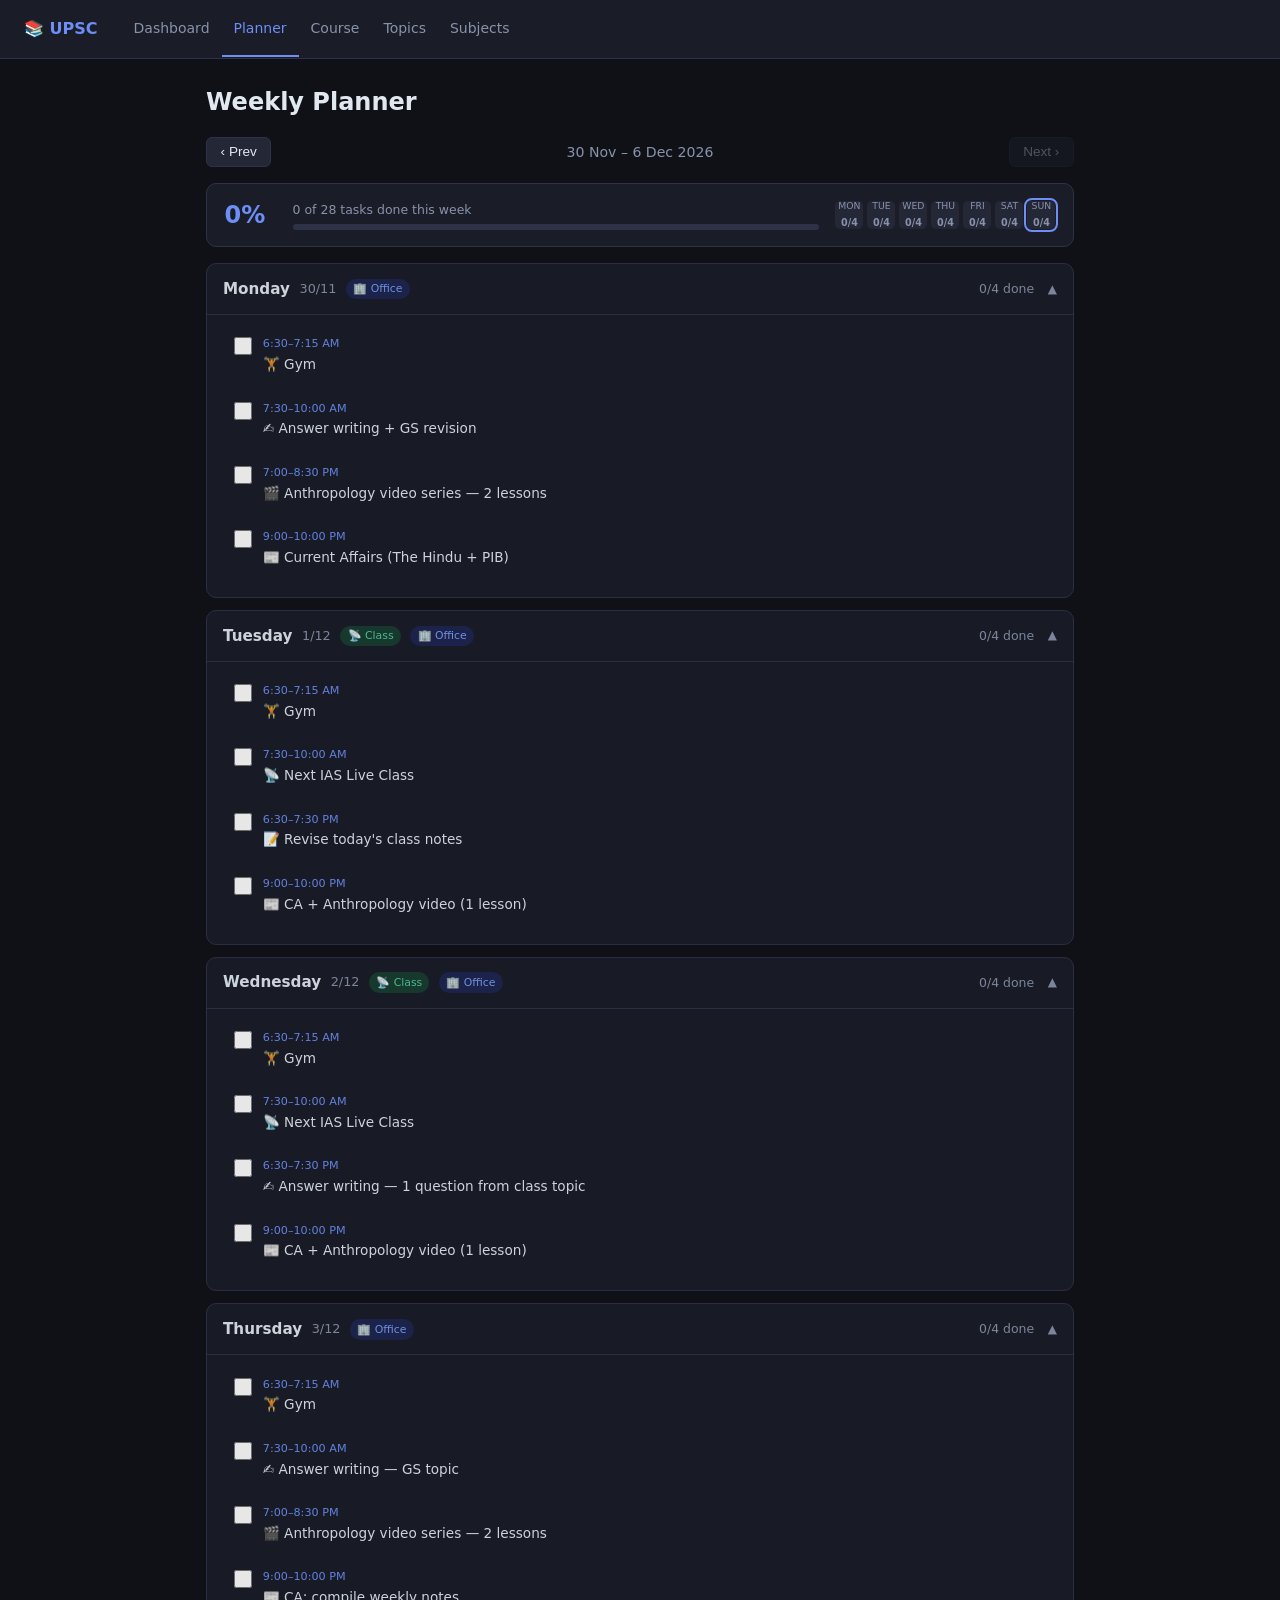
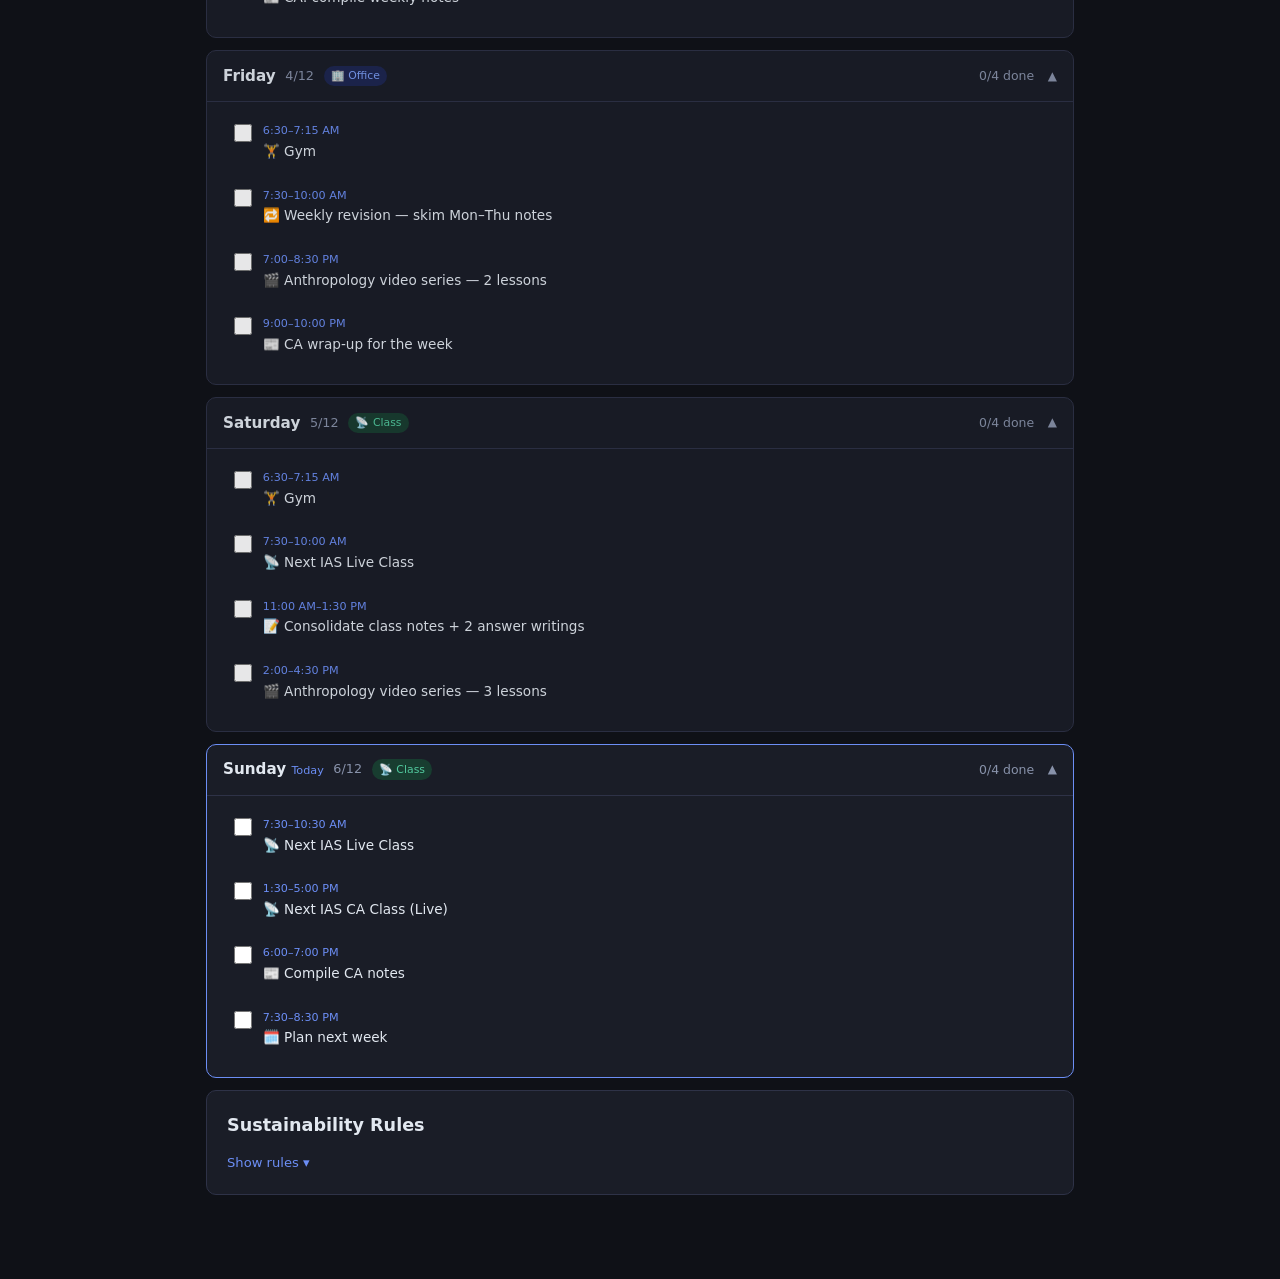
==== commit 98715443: "Restructure schedule, add export/import, simplify code Schedule: - Extract shared schedule to js/sch" ====
--- a/schedule.html
+++ b/schedule.html
@@ -148,17 +148,8 @@
   </main>
 
   <script src="js/storage.js"></script>
+  <script src="js/schedules.js"></script>
   <script>
-    // ── Schedule data (same slots tracked on Dashboard) ─────────────────────────
-    const schedules = {
-      Monday:    [['6:30–7:20 AM','✍️ Answer writing — 1 UPSC question'],['10:30 AM–6 PM','🏢 Office'],['6:00–7:30 PM','📖 Revision: last class topic OR Anthropology'],['9:00–10:30 PM','📰 Current Affairs (The Hindu + PIB notes)']],
-      Tuesday:   [['6:30–7:20 AM','🔁 Revise yesterday\'s notes / flashcards'],['7:30–10:30 AM','📡 Next IAS Live Class'],['10:30 AM–6 PM','🏢 Office'],['6:00–7:30 PM','📝 Today\'s class notes — revise within 6 hrs'],['9:00–10:30 PM','📰 CA + Anthropology reading']],
-      Wednesday: [['6:30–7:20 AM','✍️ Answer writing — 1 question from class topic'],['7:30–10:30 AM','📡 Next IAS Live Class'],['10:30 AM–6 PM','🏢 Office'],['6:00–7:30 PM','✍️ Answer writing + class notes revision'],['9:00–10:30 PM','📰 CA + Anthropology']],
-      Thursday:  [['6:30–7:20 AM','✍️ Answer writing — Anthropology (Paper I theory)'],['10:30 AM–6 PM','🏢 Office'],['6:00–7:30 PM','📖 Anthropology deep study (Theories / Kinship)'],['9:00–10:30 PM','📰 CA: compile weekly notes']],
-      Friday:    [['6:30–7:20 AM','🔁 Weekly revision consolidation — skim Mon–Thu notes'],['10:30 AM–6 PM','🏢 Office'],['6:00–8:00 PM','📖 Anthropology extended session (Paper II)'],['9:00–10:00 PM','📰 CA wrap-up; prep Sunday CA class material 🌙']],
-      Saturday:  [['6:30–7:15 AM','🔁 Light warm-up — revise last 2 classes'],['7:30–10:30 AM','📡 Next IAS Live Class'],['11 AM–1:30 PM','📝 Consolidate notes + 2 answer writings'],['2:00–5:00 PM','📖 Anthropology deep dive — 1 full unit']],
-      Sunday:    [['7:30–10:30 AM','📡 Next IAS Live Class'],['11 AM–1 PM','🍽️ Rest / light revision'],['1:30–5:00 PM','📡 Next IAS Weekly CA Class (Live)'],['6:00–7:30 PM','📰 Compile CA notes'],['7:30–8:30 PM','🗓️ Plan next week — topics, Anthro units, answer themes']]
-    };
 
     const dayNames = ['Monday','Tuesday','Wednesday','Thursday','Friday','Saturday','Sunday'];
     const dayAbbr  = ['Mon','Tue','Wed','Thu','Fri','Sat','Sun'];
